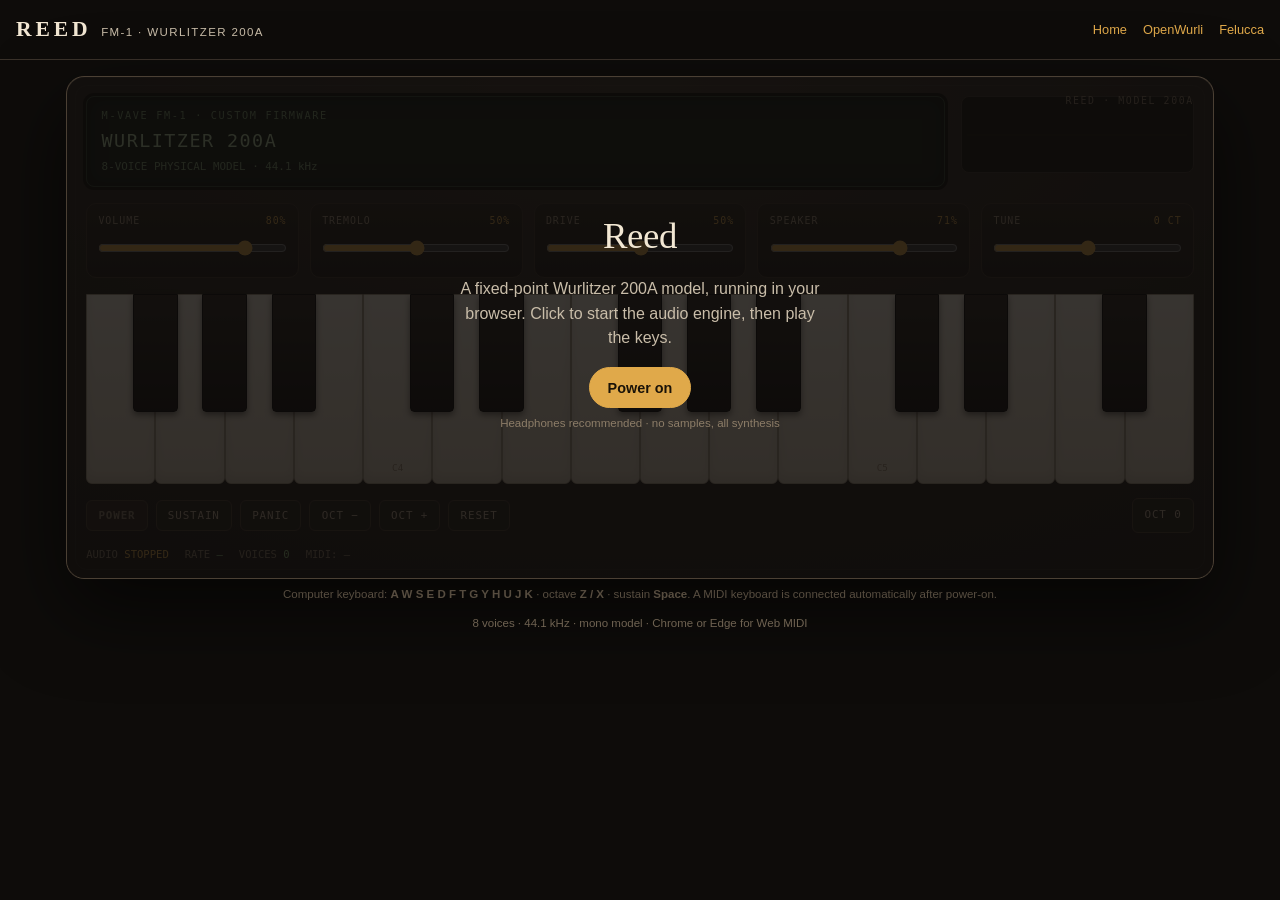
==== web/try/index.html @ 6df15e36 "Reed 0.1: fixed-point Wurlitzer 200A engine, emulator, docs, FM-1 alpha - portable C99 engine: 7-mod" ====
<!doctype html>
<html lang="en">
<head>
<meta charset="utf-8">
<meta name="viewport" content="width=device-width, initial-scale=1">
<title>Reed — FM-1 emulator</title>
<meta name="description" content="Play the Reed Wurlitzer 200A engine in your browser. A fixed-point physical model for the M-VAVE FM-1.">
<link rel="icon" href="../assets/favicon.svg" type="image/svg+xml">
<link rel="stylesheet" href="../assets/style.css">
</head>
<body class="try">
<header class="try-head">
  <a class="brand" href="../index.html"><strong>REED</strong><span>FM-1 · Wurlitzer 200A</span></a>
  <div class="links">
    <a href="../index.html">Home</a>
    <a href="https://github.com/hal0zer0/openwurli" target="_blank" rel="noopener">OpenWurli</a>
    <a href="https://github.com/hugelton/Felucca" target="_blank" rel="noopener">Felucca</a>
  </div>
</header>

<main class="try-main">
  <section class="instrument" aria-label="FM-1 emulator">
    <div class="badge">REED · MODEL 200A</div>

    <div class="lcd-row">
      <div class="lcd" aria-live="polite">
        <div class="l1">M-VAVE FM-1 · CUSTOM FIRMWARE</div>
        <div class="l2" id="note-readout">WURLITZER 200A</div>
        <div class="l3" id="lcd-status">8-VOICE PHYSICAL MODEL · 44.1 kHz</div>
      </div>
      <div class="scope-wrap"><canvas id="scope" width="440" height="128"></canvas></div>
    </div>

    <div class="controls">
      <div class="ctrl">
        <label for="volume">Volume <output for="volume"></output></label>
        <input id="volume" type="range" min="0" max="127" value="102">
      </div>
      <div class="ctrl">
        <label for="tremolo">Tremolo <output for="tremolo"></output></label>
        <input id="tremolo" type="range" min="0" max="127" value="64">
      </div>
      <div class="ctrl">
        <label for="drive">Drive <output for="drive"></output></label>
        <input id="drive" type="range" min="0" max="127" value="64">
      </div>
      <div class="ctrl">
        <label for="speaker">Speaker <output for="speaker"></output></label>
        <input id="speaker" type="range" min="0" max="127" value="90">
      </div>
      <div class="ctrl">
        <label for="tune">Tune <output for="tune"></output></label>
        <input id="tune" type="range" min="-50" max="50" value="0">
      </div>
    </div>

    <div class="keyboard" id="keyboard" aria-label="27-key keyboard, F3 to G5"></div>

    <div class="transport">
      <button class="mini power off" id="power">POWER</button>
      <button class="mini" id="sustain">SUSTAIN</button>
      <button class="mini danger" id="panic">PANIC</button>
      <button class="mini" id="oct-down">OCT −</button>
      <button class="mini" id="oct-up">OCT +</button>
      <button class="mini" id="reset">RESET</button>
      <span class="spacer"></span>
      <span class="mini" id="octave-readout">OCT <span id="octave">0</span></span>
    </div>

    <div class="statusline">
      <span>AUDIO <b id="audio-status" style="color:var(--amber)">STOPPED</b></span>
      <span>RATE <b id="rate">—</b></span>
      <span>VOICES <b id="voices">0</b></span>
      <span id="midi-status">MIDI: —</span>
    </div>

    <div class="overlay" id="overlay">
      <div class="box">
        <h2>Reed</h2>
        <p>A fixed-point Wurlitzer 200A model, running in your browser. Click to start the audio engine, then play the keys.</p>
        <button class="btn primary" id="overlay-power">Power on</button>
        <p class="hint" id="overlay-msg">Headphones recommended · no samples, all synthesis</p>
      </div>
    </div>
  </section>

  <p class="hint">
    Computer keyboard: <b>A W S E D F T G Y H U J K</b> · octave <b>Z / X</b> · sustain <b>Space</b>.
    A MIDI keyboard is connected automatically after power-on.
  </p>
  <p class="hint">8 voices · 44.1 kHz · mono model · Chrome or Edge for Web MIDI</p>
</main>
<script src="app.js"></script>
</body>
</html>
---- web/assets/style.css ----
:root {
  --ink: #14110e;
  --panel: #1d1915;
  --panel-2: #26211b;
  --cream: #f2e7d3;
  --cream-dim: #c9bda9;
  --amber: #e0a94a;
  --amber-soft: #8a6428;
  --red: #b5483c;
  --line: #3a322a;
  --green: #8fbf7f;
  --mono: "SFMono-Regular", ui-monospace, Menlo, Consolas, monospace;
  --sans: -apple-system, BlinkMacSystemFont, "Segoe UI", Roboto, Helvetica, Arial, sans-serif;
  --serif: "Iowan Old Style", "Palatino Linotype", Palatino, Georgia, serif;
}

* { box-sizing: border-box; }
html, body { margin: 0; padding: 0; }
body {
  background: var(--ink);
  color: var(--cream);
  font-family: var(--sans);
  line-height: 1.55;
  -webkit-font-smoothing: antialiased;
}
a { color: var(--amber); text-decoration: none; }
a:hover { text-decoration: underline; }
img { max-width: 100%; }
code, pre { font-family: var(--mono); }
pre {
  background: #0d0b09;
  border: 1px solid var(--line);
  border-radius: 8px;
  padding: 1rem;
  overflow-x: auto;
  font-size: .86rem;
  color: #d8cdb9;
}
h1, h2, h3 { font-family: var(--serif); font-weight: 500; letter-spacing: -.01em; }
h1 { font-size: clamp(2.4rem, 6vw, 4.6rem); line-height: 1.02; margin: 0 0 1rem; }
h2 { font-size: clamp(1.6rem, 3.2vw, 2.3rem); margin: 2.4rem 0 .8rem; }
h3 { font-size: 1.15rem; margin: 0 0 .4rem; }
p { color: var(--cream-dim); }
.wrap { max-width: 1080px; margin: 0 auto; padding: 0 1.2rem; }

/* top bar */
.nav {
  display: flex; align-items: center; justify-content: space-between;
  padding: 1rem 0; border-bottom: 1px solid var(--line);
}
.brand { display: flex; align-items: baseline; gap: .6rem; color: var(--cream); }
.brand strong { font-family: var(--serif); font-size: 1.35rem; letter-spacing: .18em; }
.brand span { color: var(--cream-dim); font-size: .72rem; letter-spacing: .12em; text-transform: uppercase; }
.nav nav { display: flex; gap: 1.2rem; font-size: .86rem; }
.nav nav a { color: var(--cream-dim); }
.nav nav a:hover { color: var(--amber); }

/* hero */
.hero { padding: clamp(2.5rem, 7vw, 5.5rem) 0 2rem; display: grid; grid-template-columns: 1.25fr .75fr; gap: 2rem; align-items: end; }
.hero .kicker { font-family: var(--mono); font-size: .75rem; letter-spacing: .18em; text-transform: uppercase; color: var(--amber); margin-bottom: 1rem; }
.hero p.lead { font-size: 1.15rem; max-width: 46ch; }
.hero-card {
  border: 1px solid var(--line); border-radius: 14px; background: linear-gradient(160deg, #241f19, #171310);
  padding: 1.2rem; font-size: .85rem;
}
.hero-card dl { display: grid; grid-template-columns: auto 1fr; gap: .45rem 1rem; margin: 0; }
.hero-card dt { color: var(--cream-dim); }
.hero-card dd { margin: 0; color: var(--cream); text-align: right; }
.dot { display: inline-block; width: .55rem; height: .55rem; border-radius: 50%; background: var(--green); margin-right: .4rem; vertical-align: 1px; }
.dot.wip { background: var(--amber); }
.dot.todo { background: #6d5d4c; }

.actions { display: flex; flex-wrap: wrap; gap: .8rem; margin-top: 1.6rem; }
.btn {
  display: inline-flex; align-items: center; gap: .5rem; padding: .72rem 1.1rem;
  border-radius: 999px; border: 1px solid var(--line); color: var(--cream);
  font-size: .9rem; text-decoration: none; transition: .15s ease;
  background: transparent; cursor: pointer; font-family: inherit;
}
.btn:hover { border-color: var(--amber); color: var(--amber); text-decoration: none; }
.btn.primary { background: var(--amber); color: #1a1308; border-color: var(--amber); font-weight: 600; }
.btn.primary:hover { background: #f0bd65; color: #1a1308; }

/* sections */
.section { padding: 3rem 0 1rem; border-top: 1px solid var(--line); }
.grid { display: grid; grid-template-columns: repeat(3, 1fr); gap: 1rem; }
.card { border: 1px solid var(--line); border-radius: 12px; padding: 1.1rem 1.2rem; background: var(--panel); }
.card p { margin: .3rem 0 0; font-size: .9rem; }
.card .num { font-family: var(--mono); color: var(--amber); font-size: .72rem; letter-spacing: .1em; }

/* audio player */
.player { display: grid; grid-template-columns: auto 1fr; gap: 1rem; align-items: center; border: 1px solid var(--line); border-radius: 12px; padding: 1rem; background: var(--panel); }
.player button { width: 3rem; height: 3rem; border-radius: 50%; border: 0; background: var(--amber); color: #1a1308; font-size: 1.2rem; cursor: pointer; }
.player .meta { color: var(--cream-dim); font-size: .85rem; }
.player audio { width: 100%; margin-top: .4rem; }

/* flow */
.flow { display: flex; flex-wrap: wrap; gap: .4rem; align-items: center; font-family: var(--mono); font-size: .76rem; color: var(--cream-dim); }
.flow span { border: 1px solid var(--line); border-radius: 6px; padding: .35rem .55rem; background: #1a1612; }
.flow i { color: var(--amber-soft); font-style: normal; }

/* table */
table.status { width: 100%; border-collapse: collapse; font-size: .9rem; }
table.status th, table.status td { text-align: left; padding: .65rem .5rem; border-bottom: 1px solid var(--line); }
table.status th { color: var(--cream-dim); font-weight: 500; font-size: .76rem; letter-spacing: .08em; text-transform: uppercase; }

/* footer */
footer { margin-top: 3rem; border-top: 1px solid var(--line); padding: 2rem 0 3rem; font-size: .82rem; color: #8f8374; }
footer .cols { display: flex; flex-wrap: wrap; justify-content: space-between; gap: 1rem; }
footer a { color: #b8a78f; }

/* ============================ emulator ============================ */
body.try { background: #0e0c0a; min-height: 100vh; }
.try-head { display: flex; align-items: center; justify-content: space-between; padding: .8rem 1rem; border-bottom: 1px solid var(--line); }
.try-head .links { display: flex; gap: 1rem; font-size: .8rem; }
.try-main { max-width: 1180px; margin: 0 auto; padding: 1rem; }
.instrument {
  position: relative; border-radius: 18px; border: 1px solid #4b4034;
  background:
    radial-gradient(120% 140% at 50% 0%, #3a3128 0%, #241f19 48%, #17130f 100%);
  box-shadow: 0 30px 80px rgba(0,0,0,.6), inset 0 1px 0 rgba(255,255,255,.08);
  padding: 1.2rem 1.2rem 1rem;
}
.instrument::after {
  content: ""; position: absolute; inset: 8px; border-radius: 12px;
  border: 1px solid rgba(255,255,255,.04); pointer-events: none;
}
.badge { position: absolute; top: 1rem; right: 1.2rem; font-family: var(--mono); font-size: .62rem; letter-spacing: .16em; color: #8d7d68; text-transform: uppercase; }
.lcd-row { display: grid; grid-template-columns: 1fr auto; gap: 1rem; align-items: start; margin-bottom: 1rem; }
.lcd {
  background: #101a12; border: 1px solid #2f3f2d; border-radius: 8px;
  padding: .65rem .9rem; font-family: var(--mono); min-height: 4.6rem;
  box-shadow: inset 0 0 18px rgba(0,0,0,.65), 0 0 0 3px #0b0907;
  color: #b8d6a6;
}
.lcd .l1 { font-size: .64rem; letter-spacing: .16em; color: #7e9c72; }
.lcd .l2 { font-size: 1.15rem; letter-spacing: .08em; margin-top: .2rem; }
.lcd .l3 { font-size: .68rem; color: #83a077; margin-top: .25rem; }
.scope-wrap { border: 1px solid #3a322a; border-radius: 8px; background: #100e0b; padding: .35rem; }
canvas#scope { display: block; width: 220px; height: 64px; }
.controls { display: grid; grid-template-columns: repeat(5, minmax(0,1fr)); gap: .7rem; margin-bottom: 1rem; }
.ctrl {
  border: 1px solid #3c3329; border-radius: 10px; padding: .55rem .7rem .6rem;
  background: linear-gradient(180deg, #27211a, #1c1813);
}
.ctrl label { display: flex; justify-content: space-between; font-family: var(--mono); font-size: .62rem; letter-spacing: .1em; color: #a8977f; text-transform: uppercase; }
.ctrl output { color: var(--amber); }
.ctrl input[type=range] {
  width: 100%; margin: .55rem 0 .1rem; accent-color: var(--amber); height: 22px;
}
.hint { font-size: .72rem; color: #8d7d68; text-align: center; margin-top: .4rem; }
.keyboard { position: relative; height: 190px; margin-top: .5rem; user-select: none; touch-action: none; }
.keyboard .white { position: absolute; top: 0; bottom: 0; border-radius: 0 0 6px 6px; background: linear-gradient(180deg, #f7efe0, #ded1bb); border: 1px solid #a99b85; box-shadow: inset 0 -6px 10px rgba(0,0,0,.08); cursor: pointer; }
.keyboard .white.down { background: linear-gradient(180deg, #e3cfa9, #c4ad84); transform: translateY(2px); }
.keyboard .black { position: absolute; top: 0; height: 62%; border-radius: 0 0 4px 4px; background: linear-gradient(180deg, #2a241e, #0d0b09); border: 1px solid #050403; z-index: 2; cursor: pointer; box-shadow: 0 3px 6px rgba(0,0,0,.5); }
.keyboard .black.down { background: linear-gradient(180deg, #4b3d2c, #221b14); transform: translateY(2px); }
.keyboard .key-label { position: absolute; bottom: 7px; left: 0; right: 0; text-align: center; font-family: var(--mono); font-size: .58rem; color: #9a8a72; pointer-events: none; }
.transport { display: flex; flex-wrap: wrap; gap: .5rem; align-items: center; margin-top: .9rem; }
.mini {
  font-family: var(--mono); font-size: .68rem; letter-spacing: .08em; text-transform: uppercase;
  background: #241f19; color: #c2b198; border: 1px solid #463b2f; border-radius: 6px;
  padding: .5rem .7rem; cursor: pointer;
}
.mini:hover, .mini.on { border-color: var(--amber); color: var(--amber); }
.mini.danger:hover { border-color: var(--red); color: #e58a7c; }
.spacer { flex: 1; }
.power { background: var(--amber); color: #1a1308; border-color: var(--amber); font-weight: 700; }
.power.off { background: #2a241d; color: #8d7d68; border-color: #463b2f; }
.statusline { display: flex; gap: 1rem; flex-wrap: wrap; font-family: var(--mono); font-size: .66rem; color: #8d7d68; margin-top: .8rem; }
.statusline b { color: var(--green); font-weight: 500; }
.midi-note { color: var(--amber); }
.overlay { position: absolute; inset: 0; border-radius: 18px; background: rgba(14,12,10,.82); display: flex; align-items: center; justify-content: center; z-index: 10; }
.overlay.hidden { display: none; }
.overlay .box { text-align: center; max-width: 420px; padding: 1.4rem; }
.overlay h2 { margin-top: 0; }
.overlay p { margin: .4rem 0 1rem; }

@media (max-width: 800px) {
  .hero { grid-template-columns: 1fr; }
  .grid { grid-template-columns: 1fr; }
  .controls { grid-template-columns: repeat(2, 1fr); }
  .lcd-row { grid-template-columns: 1fr; }
  canvas#scope { width: 100%; }
  .keyboard { height: 150px; }
  .try-head .links { display: none; }
}
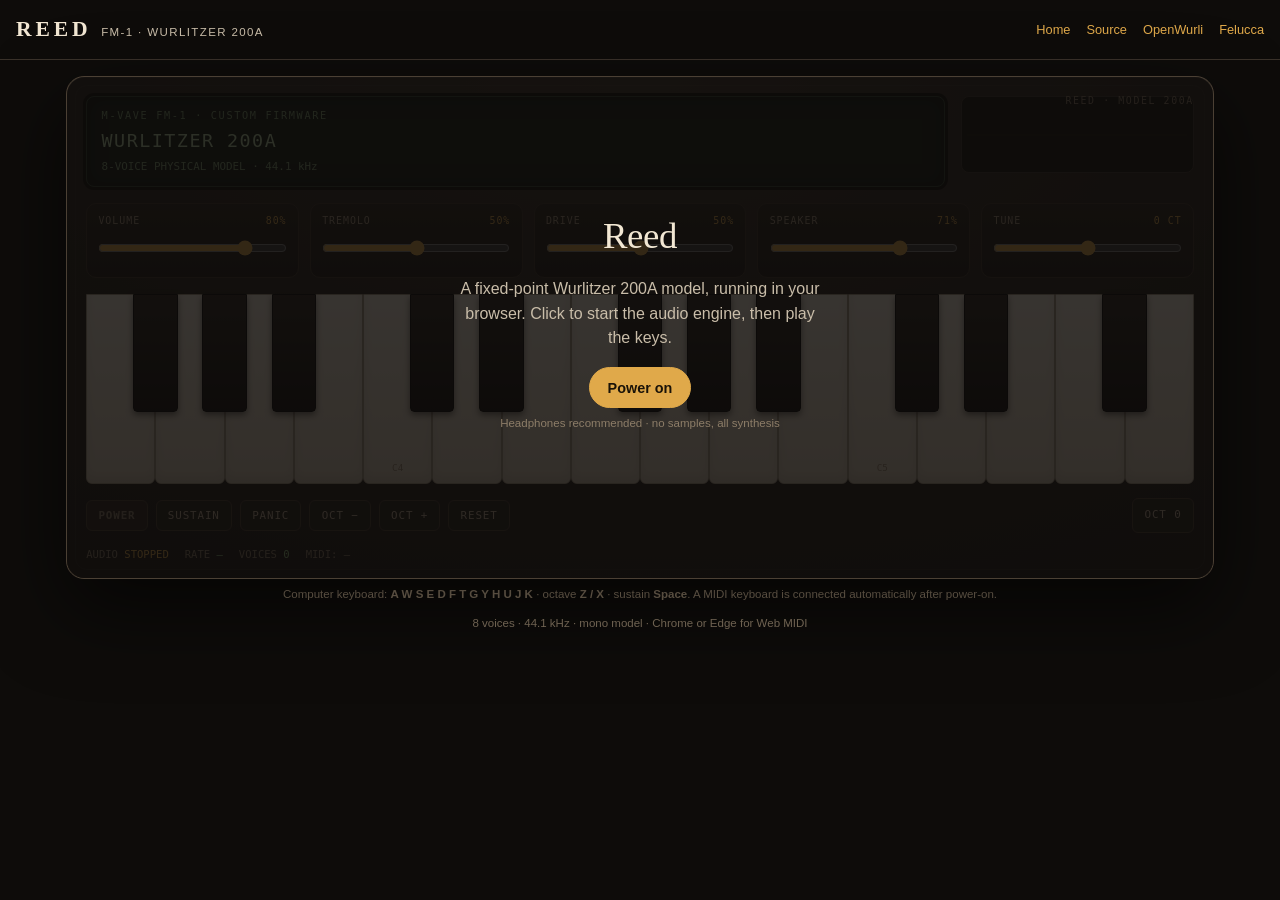
==== commit 2826004c: "docs: link the live site and source" ====
--- a/web/try/index.html
+++ b/web/try/index.html
@@ -13,6 +13,7 @@
   <a class="brand" href="../index.html"><strong>REED</strong><span>FM-1 · Wurlitzer 200A</span></a>
   <div class="links">
     <a href="../index.html">Home</a>
+    <a href="https://github.com/ograndebe/fm1-reed" target="_blank" rel="noopener">Source</a>
     <a href="https://github.com/hal0zer0/openwurli" target="_blank" rel="noopener">OpenWurli</a>
     <a href="https://github.com/hugelton/Felucca" target="_blank" rel="noopener">Felucca</a>
   </div>
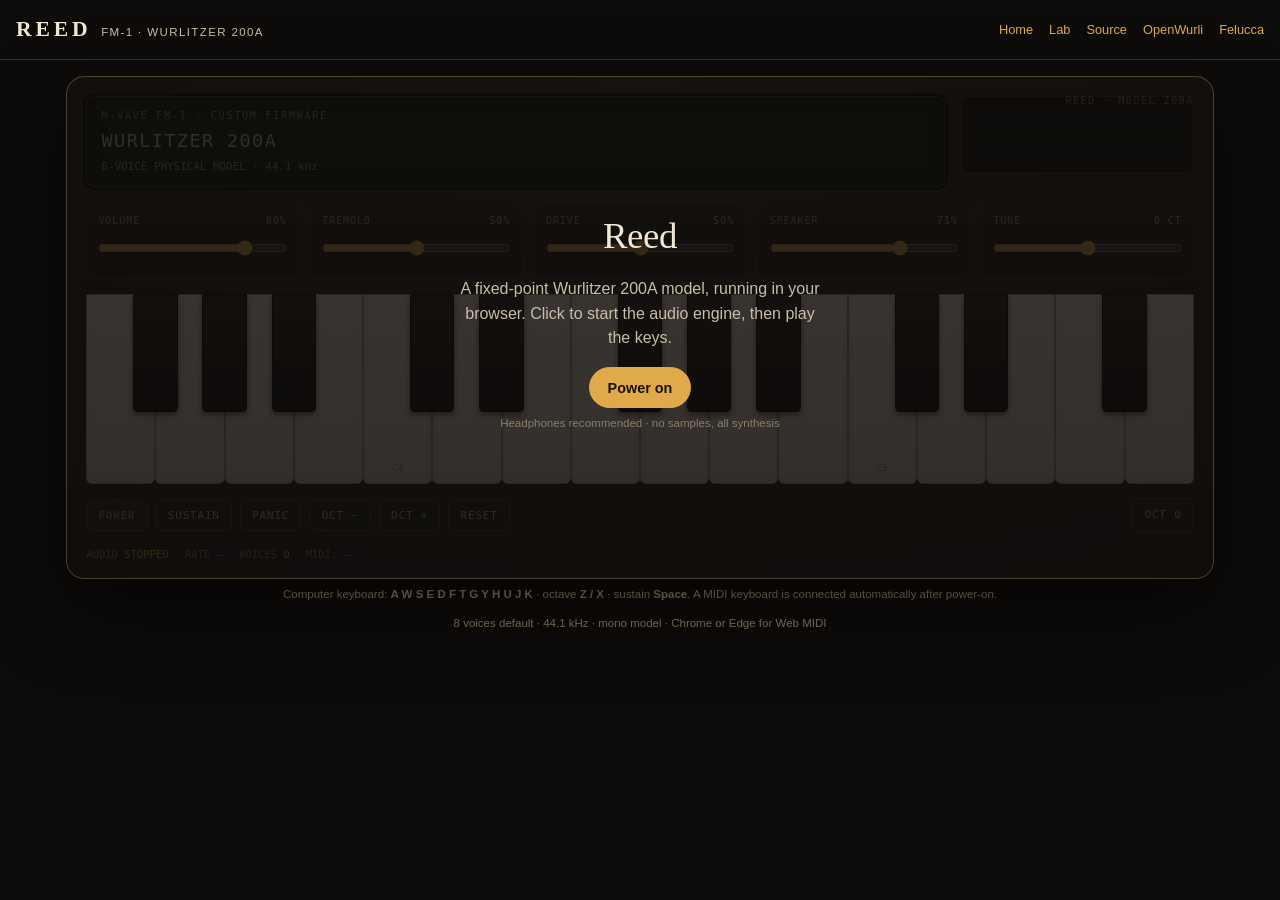
==== commit 4672eed2: "lab: runtime voice/quality profiles, REED_LAB console+UAC, capture runner, WIP pages - engine: voice" ====
--- a/web/try/index.html
+++ b/web/try/index.html
@@ -13,6 +13,7 @@
   <a class="brand" href="../index.html"><strong>REED</strong><span>FM-1 · Wurlitzer 200A</span></a>
   <div class="links">
     <a href="../index.html">Home</a>
+    <a href="../lab.html">Lab</a>
     <a href="https://github.com/ograndebe/fm1-reed" target="_blank" rel="noopener">Source</a>
     <a href="https://github.com/hal0zer0/openwurli" target="_blank" rel="noopener">OpenWurli</a>
     <a href="https://github.com/hugelton/Felucca" target="_blank" rel="noopener">Felucca</a>
@@ -89,7 +90,7 @@
     Computer keyboard: <b>A W S E D F T G Y H U J K</b> · octave <b>Z / X</b> · sustain <b>Space</b>.
     A MIDI keyboard is connected automatically after power-on.
   </p>
-  <p class="hint">8 voices · 44.1 kHz · mono model · Chrome or Edge for Web MIDI</p>
+  <p class="hint">8 voices default · 44.1 kHz · mono model · Chrome or Edge for Web MIDI</p>
 </main>
 <script src="app.js"></script>
 </body>
--- a/web/assets/style.css
+++ b/web/assets/style.css
@@ -184,3 +184,18 @@
   .keyboard { height: 150px; }
   .try-head .links { display: none; }
 }
+
+/* lab / profiles */
+.pill { display: inline-block; padding: .18rem .5rem; border-radius: 999px; font-family: var(--mono); font-size: .62rem; letter-spacing: .08em; text-transform: uppercase; border: 1px solid var(--line); color: var(--cream-dim); }
+.pill.wip { color: #1a1308; background: var(--amber); border-color: var(--amber); }
+.pill.ok { color: #10200e; background: var(--green); border-color: var(--green); }
+.pill.todo { color: var(--cream-dim); }
+.lab-note { border-left: 2px solid var(--amber-soft); padding: .4rem 0 .4rem 1rem; color: var(--cream-dim); font-size: .92rem; }
+.lab-note strong { color: var(--cream); }
+.steps { counter-reset: step; display: grid; gap: .7rem; }
+.step { display: grid; grid-template-columns: 2rem 1fr; gap: .8rem; border: 1px solid var(--line); border-radius: 10px; padding: .9rem 1rem; background: var(--panel); }
+.step::before { counter-increment: step; content: counter(step); font-family: var(--mono); color: var(--amber); }
+.step h3 { margin: 0 0 .2rem; }
+.step p { margin: 0; font-size: .9rem; }
+.result-table td:last-child, .result-table th:last-child { text-align: right; }
+.muted { color: #8d7d68; }
